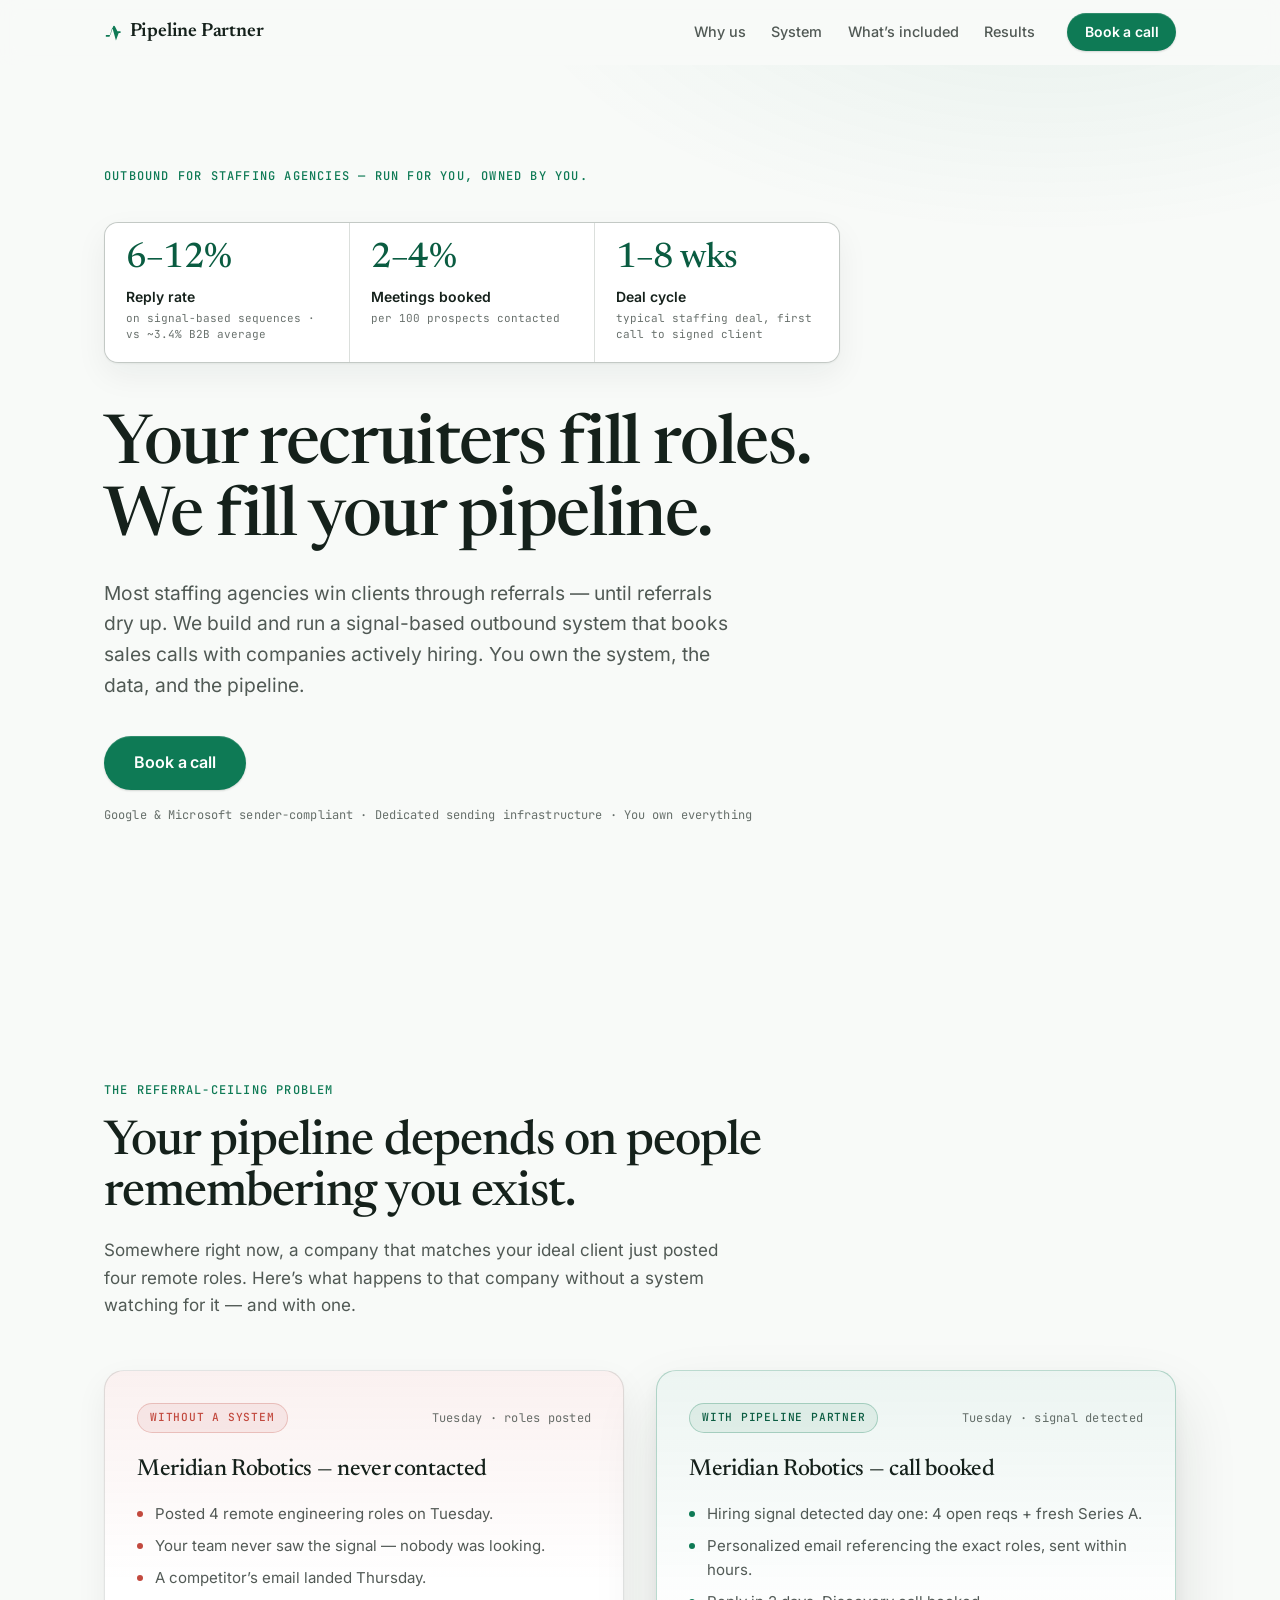
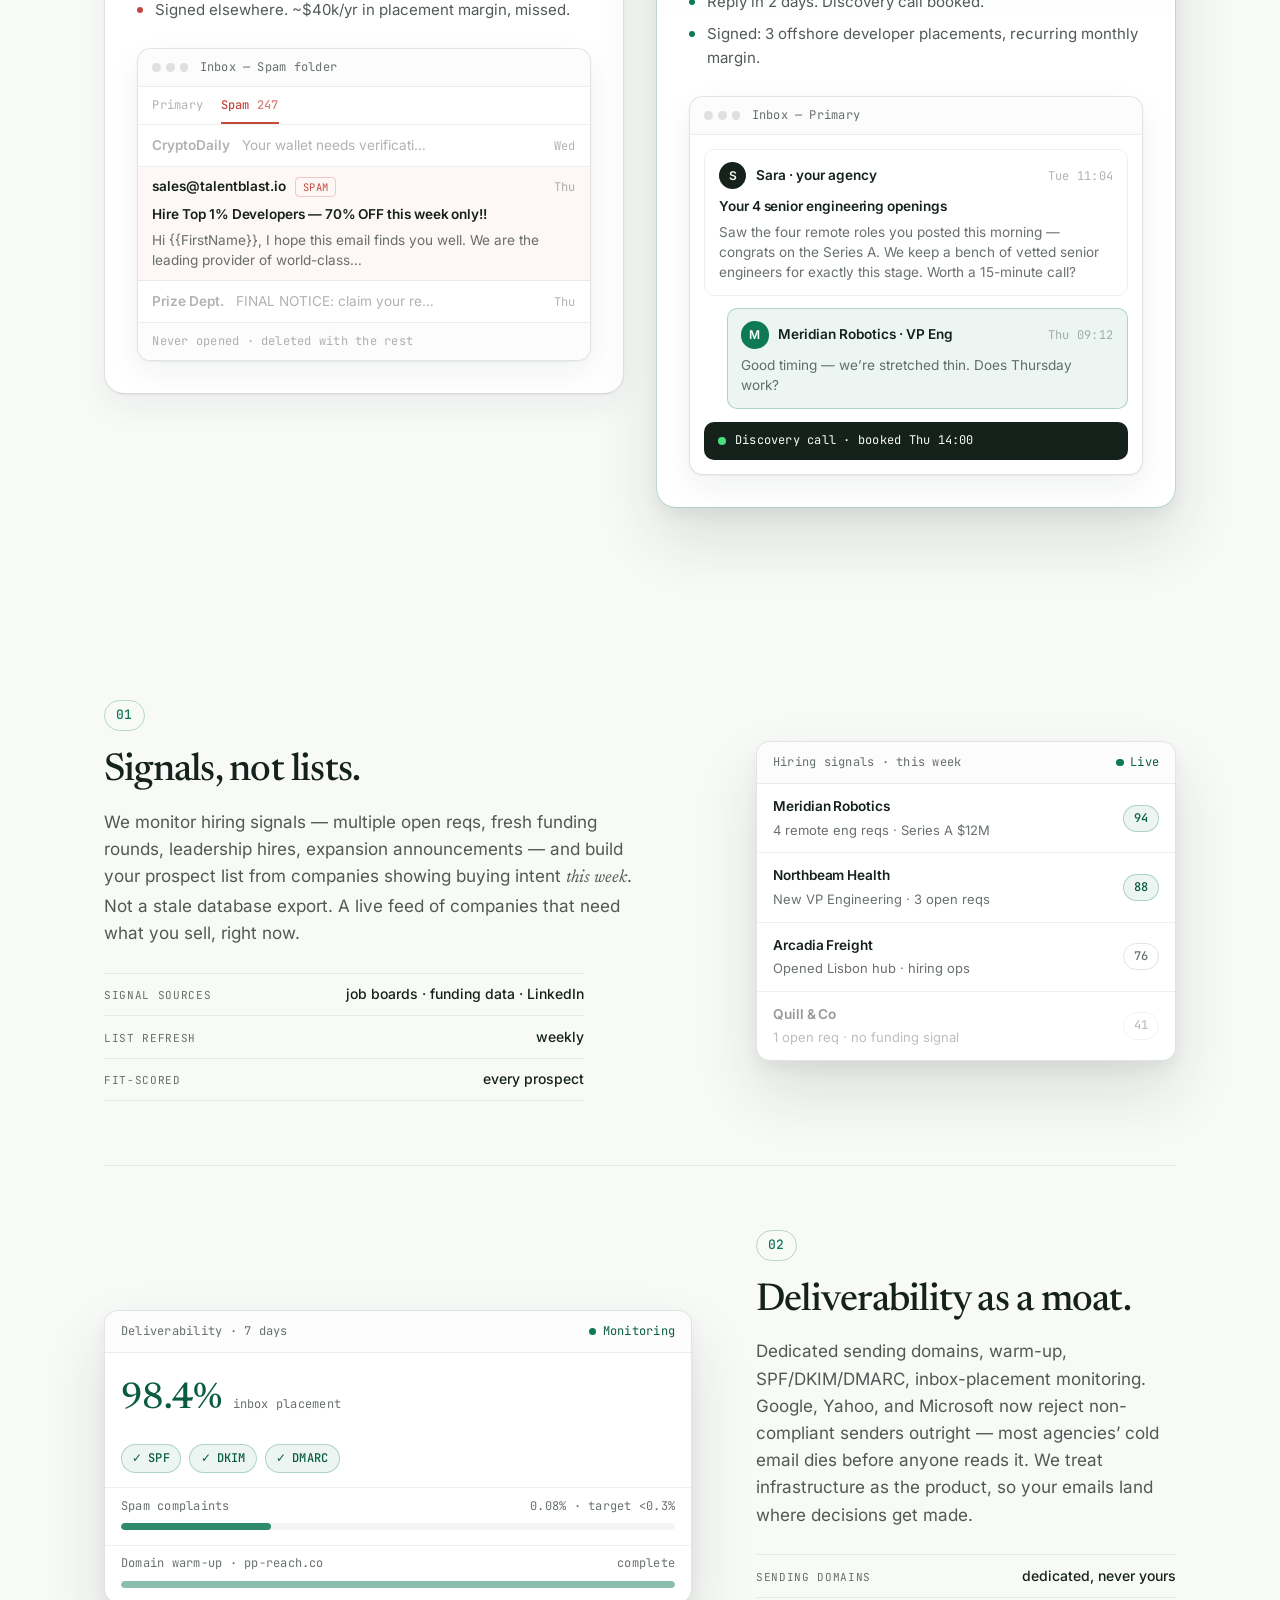
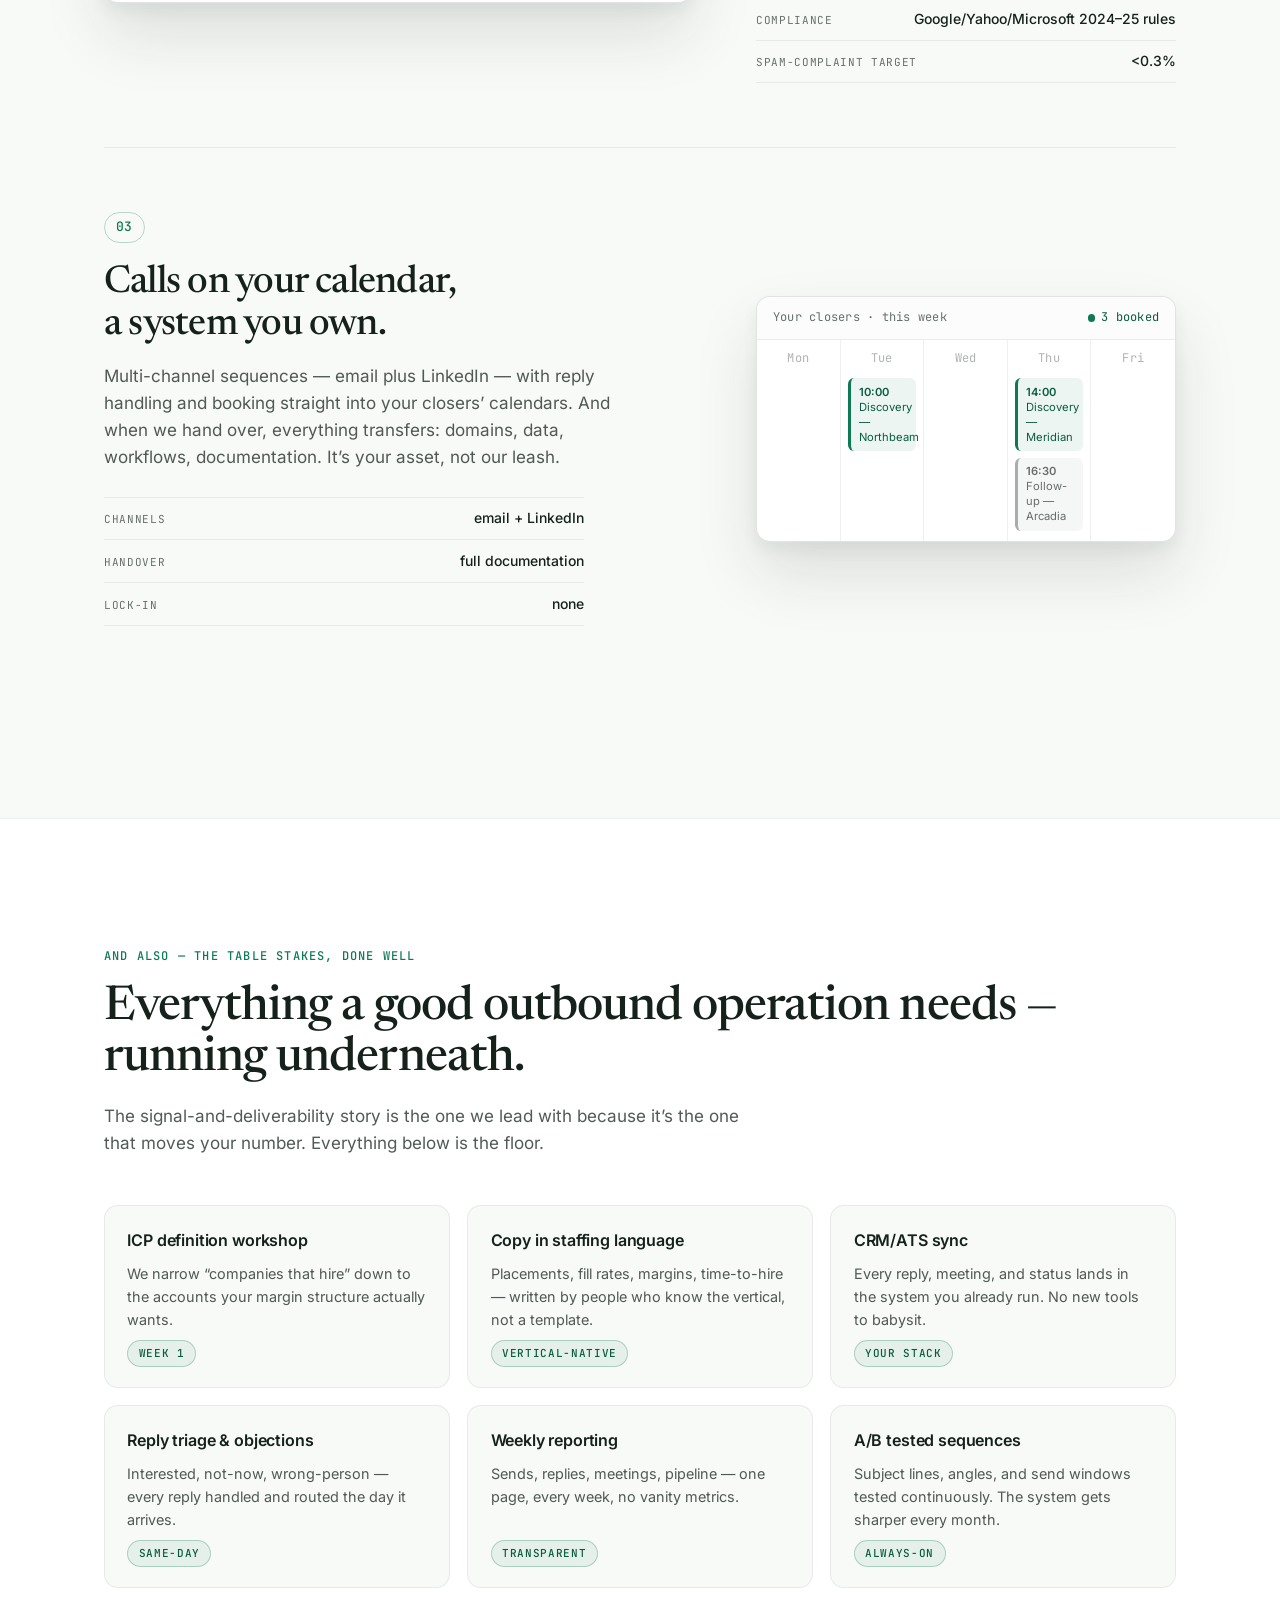
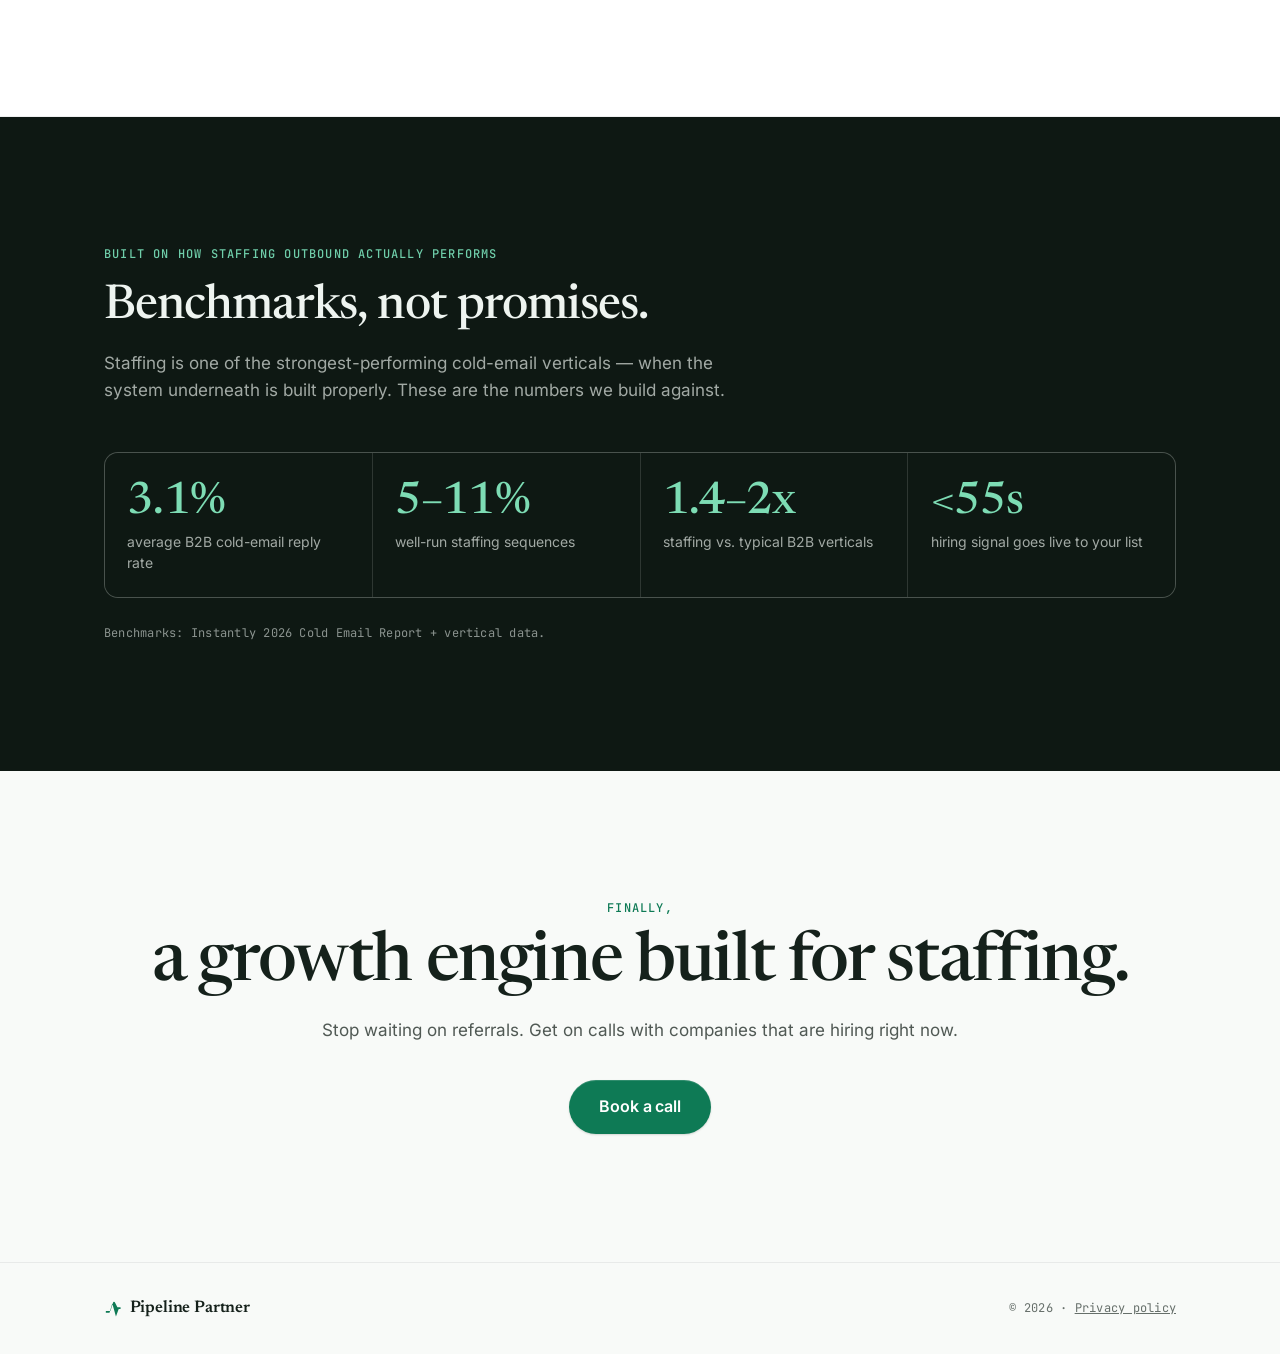
==== staffing/index.html @ e7ba7bfd "Add staffing landing page (Pipeline Partner) Single-page site for the client-acquisition offer targe" ====
<!DOCTYPE html>
<html lang="en">
<head>
  <meta charset="UTF-8">
  <meta name="viewport" content="width=device-width, initial-scale=1.0">
  <title>Pipeline Partner — Client-Acquisition Systems for Remote-Staffing Agencies</title>
  <meta name="description" content="We build and run a signal-based outbound system that books sales calls with companies actively hiring — for remote-talent and offshore staffing agencies. You own the system, the data, and the pipeline.">
  <meta property="og:title" content="Pipeline Partner — Outbound for Staffing Agencies">
  <meta property="og:description" content="A done-for-you outbound system that books qualified sales calls with companies actively hiring. Run for you, owned by you.">
  <meta property="og:type" content="website">
  <!-- Brand note: the working name "Pipeline Partner" appears in .wordmark elements,
       <title>, meta tags, and the footer. Search "Pipeline Partner" to rename. -->
  <link rel="icon" href="data:image/svg+xml,<svg xmlns='http://www.w3.org/2000/svg' viewBox='0 0 20 20' fill='%230e7a55'><path d='M2 15h4l3-10 4 14 3-8h2v-2h-3.4L11.8 3.6a1 1 0 0 0-1.9.1L7 13H2z'/></svg>">
  <link rel="preload" href="fonts/Newsreader-latin.woff2" as="font" type="font/woff2" crossorigin>
  <link rel="preload" href="fonts/Inter-latin.woff2" as="font" type="font/woff2" crossorigin>
  <link rel="stylesheet" href="css/style.css">
</head>
<body>

  <a class="skip-link" href="#main">Skip to content</a>

  <header class="nav" id="top">
    <div class="container nav-inner">
      <a href="#top" class="wordmark">
        <svg class="wordmark-mark" viewBox="0 0 20 20" aria-hidden="true"><path d="M2 15h4l3-10 4 14 3-8h2v-2h-3.4L11.8 3.6a1 1 0 0 0-1.9.1L7 13H2z"/></svg>
        Pipeline&nbsp;Partner
      </a>
      <nav class="nav-links" aria-label="Sections">
        <a href="#why">Why us</a>
        <a href="#system">System</a>
        <a href="#included">What&rsquo;s included</a>
        <a href="#results">Results</a>
      </nav>
      <a href="#book" class="btn btn-primary btn-sm">Book a call</a>
    </div>
  </header>

  <main id="main">

    <!-- ============ HERO ============ -->
    <section class="hero">
      <div class="container">
        <p class="kicker reveal">Outbound for staffing agencies — run for you, owned by you.</p>

        <div class="hero-stats reveal" role="list">
          <div class="hero-stat" role="listitem">
            <span class="hero-stat-num"><span data-count="6">0</span>–<span data-count="12">0</span>%</span>
            <span class="hero-stat-label">Reply rate</span>
            <span class="hero-stat-note">on signal-based sequences · vs ~3.4% B2B average</span>
          </div>
          <div class="hero-stat" role="listitem">
            <span class="hero-stat-num"><span data-count="2">0</span>–<span data-count="4">0</span>%</span>
            <span class="hero-stat-label">Meetings booked</span>
            <span class="hero-stat-note">per 100 prospects contacted</span>
          </div>
          <div class="hero-stat" role="listitem">
            <span class="hero-stat-num"><span data-count="1">0</span>–<span data-count="8">0</span>&nbsp;wks</span>
            <span class="hero-stat-label">Deal cycle</span>
            <span class="hero-stat-note">typical staffing deal, first call to signed client</span>
          </div>
        </div>

        <h1 class="display reveal">Your recruiters fill roles.<br>We fill your pipeline.</h1>

        <p class="lead reveal">
          Most staffing agencies win clients through referrals — until referrals dry up.
          We build and run a signal-based outbound system that books sales calls with
          companies actively hiring. You own the system, the data, and the pipeline.
        </p>

        <div class="hero-cta reveal">
          <a href="#book" class="btn btn-primary btn-lg">Book a call</a>
          <p class="trust-line">Google &amp; Microsoft sender-compliant · Dedicated sending infrastructure · You own everything</p>
        </div>
      </div>
    </section>

    <!-- ============ PROBLEM: BEFORE / AFTER ============ -->
    <section class="problem" id="why">
      <div class="container">
        <p class="kicker reveal">The referral-ceiling problem</p>
        <h2 class="display-2 reveal">Your pipeline depends on people<br class="br-wide"> remembering you exist.</h2>
        <p class="section-lead reveal">
          Somewhere right now, a company that matches your ideal client just posted four remote
          roles. Here&rsquo;s what happens to that company without a system watching for it — and with one.
        </p>

        <div class="compare">
          <!-- WITHOUT -->
          <article class="case case-without reveal">
            <div class="case-head">
              <span class="case-chip case-chip-red">Without a system</span>
              <span class="case-time mono">Tuesday · roles posted</span>
            </div>
            <h3 class="case-title">Meridian Robotics — never contacted</h3>
            <ul class="case-points">
              <li>Posted 4 remote engineering roles on Tuesday.</li>
              <li>Your team never saw the signal — nobody was looking.</li>
              <li>A competitor&rsquo;s email landed Thursday.</li>
              <li>Signed elsewhere. ~$40k/yr in placement margin, missed.</li>
            </ul>

            <!-- Inbox mockup: mass email dying in spam -->
            <div class="mail" role="img" aria-label="Email client mockup: a generic mass email sitting unread in the spam folder">
              <div class="mail-bar">
                <span class="mail-dots" aria-hidden="true"><i></i><i></i><i></i></span>
                <span class="mail-bar-title mono">Inbox — Spam folder</span>
              </div>
              <div class="mail-tabs mono" aria-hidden="true">
                <span>Primary</span>
                <span class="mail-tab-active">Spam <b>247</b></span>
              </div>
              <div class="mail-list">
                <div class="mail-row mail-row-dim" aria-hidden="true">
                  <span class="mail-from">CryptoDaily</span>
                  <span class="mail-subj">Your wallet needs verificati…</span>
                  <span class="mail-when mono">Wed</span>
                </div>
                <div class="mail-row mail-row-open">
                  <div class="mail-row-line">
                    <span class="mail-from">sales@talentblast.io</span>
                    <span class="mail-badge-spam mono">Spam</span>
                    <span class="mail-when mono">Thu</span>
                  </div>
                  <p class="mail-subj-strong">Hire Top 1% Developers — 70% OFF this week only!!</p>
                  <p class="mail-body">Hi {{FirstName}}, I hope this email finds you well. We are the leading provider of world-class…</p>
                </div>
                <div class="mail-row mail-row-dim" aria-hidden="true">
                  <span class="mail-from">Prize Dept.</span>
                  <span class="mail-subj">FINAL NOTICE: claim your re…</span>
                  <span class="mail-when mono">Thu</span>
                </div>
              </div>
              <div class="mail-foot mono">Never opened · deleted with the rest</div>
            </div>
          </article>

          <!-- WITH -->
          <article class="case case-with reveal">
            <div class="case-head">
              <span class="case-chip case-chip-green">With Pipeline Partner</span>
              <span class="case-time mono">Tuesday · signal detected</span>
            </div>
            <h3 class="case-title">Meridian Robotics — call booked</h3>
            <ul class="case-points">
              <li>Hiring signal detected day one: 4 open reqs + fresh Series A.</li>
              <li>Personalized email referencing the exact roles, sent within hours.</li>
              <li>Reply in 2 days. Discovery call booked.</li>
              <li>Signed: 3 offshore developer placements, recurring monthly margin.</li>
            </ul>

            <!-- Inbox mockup: personal email in primary, with a reply -->
            <div class="mail" role="img" aria-label="Email client mockup: a short personal email in the primary inbox with a positive reply">
              <div class="mail-bar">
                <span class="mail-dots" aria-hidden="true"><i></i><i></i><i></i></span>
                <span class="mail-bar-title mono">Inbox — Primary</span>
              </div>
              <div class="mail-thread">
                <div class="mail-msg">
                  <div class="mail-msg-head">
                    <span class="mail-avatar mail-avatar-you" aria-hidden="true">S</span>
                    <div class="mail-msg-meta">
                      <span class="mail-from">Sara · your agency</span>
                      <span class="mail-when mono">Tue 11:04</span>
                    </div>
                  </div>
                  <p class="mail-subj-strong">Your 4 senior engineering openings</p>
                  <p class="mail-body">Saw the four remote roles you posted this morning — congrats on the Series&nbsp;A. We keep a bench of vetted senior engineers for exactly this stage. Worth a 15-minute call?</p>
                </div>
                <div class="mail-msg mail-msg-reply">
                  <div class="mail-msg-head">
                    <span class="mail-avatar mail-avatar-them" aria-hidden="true">M</span>
                    <div class="mail-msg-meta">
                      <span class="mail-from">Meridian Robotics · VP Eng</span>
                      <span class="mail-when mono">Thu 09:12</span>
                    </div>
                  </div>
                  <p class="mail-body">Good timing — we&rsquo;re stretched thin. Does Thursday work?</p>
                </div>
                <div class="mail-booked">
                  <span class="mail-booked-dot" aria-hidden="true"></span>
                  <span class="mono">Discovery call · booked Thu 14:00</span>
                </div>
              </div>
            </div>
          </article>
        </div>
      </div>
    </section>

    <!-- ============ PILLARS 01 / 02 / 03 ============ -->
    <section class="pillars" id="system">
      <div class="container">

        <!-- 01 -->
        <article class="pillar reveal">
          <div class="pillar-copy">
            <span class="pillar-num mono" aria-hidden="true">01</span>
            <h2 class="pillar-title">Signals, not lists.</h2>
            <p class="pillar-text">
              We monitor hiring signals — multiple open reqs, fresh funding rounds, leadership
              hires, expansion announcements — and build your prospect list from companies
              showing buying intent <em>this week</em>. Not a stale database export. A live feed
              of companies that need what you sell, right now.
            </p>
            <dl class="spec">
              <div class="spec-row"><dt class="mono">Signal sources</dt><dd>job boards · funding data · LinkedIn</dd></div>
              <div class="spec-row"><dt class="mono">List refresh</dt><dd>weekly</dd></div>
              <div class="spec-row"><dt class="mono">Fit-scored</dt><dd>every prospect</dd></div>
            </dl>
          </div>
          <div class="pillar-visual">
            <!-- Signal feed mockup -->
            <div class="feed" role="img" aria-label="Mockup of a live hiring-signal feed with fit-scored companies">
              <div class="feed-head">
                <span class="mono">Hiring signals · this week</span>
                <span class="live-dot mono"><i aria-hidden="true"></i>Live</span>
              </div>
              <div class="feed-row">
                <div class="feed-main">
                  <span class="feed-co">Meridian Robotics</span>
                  <span class="feed-sig">4 remote eng reqs · Series A $12M</span>
                </div>
                <span class="feed-score mono feed-score-hot">94</span>
              </div>
              <div class="feed-row">
                <div class="feed-main">
                  <span class="feed-co">Northbeam Health</span>
                  <span class="feed-sig">New VP Engineering · 3 open reqs</span>
                </div>
                <span class="feed-score mono feed-score-hot">88</span>
              </div>
              <div class="feed-row">
                <div class="feed-main">
                  <span class="feed-co">Arcadia Freight</span>
                  <span class="feed-sig">Opened Lisbon hub · hiring ops</span>
                </div>
                <span class="feed-score mono">76</span>
              </div>
              <div class="feed-row feed-row-dim">
                <div class="feed-main">
                  <span class="feed-co">Quill &amp; Co</span>
                  <span class="feed-sig">1 open req · no funding signal</span>
                </div>
                <span class="feed-score mono">41</span>
              </div>
            </div>
          </div>
        </article>

        <!-- 02 -->
        <article class="pillar pillar-flip reveal">
          <div class="pillar-copy">
            <span class="pillar-num mono" aria-hidden="true">02</span>
            <h2 class="pillar-title">Deliverability as a moat.</h2>
            <p class="pillar-text">
              Dedicated sending domains, warm-up, SPF/DKIM/DMARC, inbox-placement monitoring.
              Google, Yahoo, and Microsoft now reject non-compliant senders outright — most
              agencies&rsquo; cold email dies before anyone reads it. We treat infrastructure
              as the product, so your emails land where decisions get made.
            </p>
            <dl class="spec">
              <div class="spec-row"><dt class="mono">Sending domains</dt><dd>dedicated, never yours</dd></div>
              <div class="spec-row"><dt class="mono">Compliance</dt><dd>Google/Yahoo/Microsoft 2024–25 rules</dd></div>
              <div class="spec-row"><dt class="mono">Spam-complaint target</dt><dd>&lt;0.3%</dd></div>
            </dl>
          </div>
          <div class="pillar-visual">
            <!-- Deliverability dashboard mockup -->
            <div class="dash" role="img" aria-label="Mockup of a deliverability dashboard showing inbox placement and authentication checks">
              <div class="feed-head">
                <span class="mono">Deliverability · 7 days</span>
                <span class="live-dot mono"><i aria-hidden="true"></i>Monitoring</span>
              </div>
              <div class="dash-big">
                <span class="dash-big-num">98.4%</span>
                <span class="dash-big-label mono">inbox placement</span>
              </div>
              <div class="dash-checks">
                <span class="dash-check mono"><i aria-hidden="true">✓</i>SPF</span>
                <span class="dash-check mono"><i aria-hidden="true">✓</i>DKIM</span>
                <span class="dash-check mono"><i aria-hidden="true">✓</i>DMARC</span>
              </div>
              <div class="dash-meter">
                <div class="dash-meter-head mono">
                  <span>Spam complaints</span>
                  <span>0.08% · target &lt;0.3%</span>
                </div>
                <div class="dash-bar" role="presentation"><span class="dash-bar-fill" style="width:27%"></span></div>
              </div>
              <div class="dash-meter">
                <div class="dash-meter-head mono">
                  <span>Domain warm-up · pp-reach.co</span>
                  <span>complete</span>
                </div>
                <div class="dash-bar" role="presentation"><span class="dash-bar-fill dash-bar-full" style="width:100%"></span></div>
              </div>
            </div>
          </div>
        </article>

        <!-- 03 -->
        <article class="pillar reveal">
          <div class="pillar-copy">
            <span class="pillar-num mono" aria-hidden="true">03</span>
            <h2 class="pillar-title">Calls on your calendar, a system you own.</h2>
            <p class="pillar-text">
              Multi-channel sequences — email plus LinkedIn — with reply handling and booking
              straight into your closers&rsquo; calendars. And when we hand over, everything
              transfers: domains, data, workflows, documentation. It&rsquo;s your asset,
              not our leash.
            </p>
            <dl class="spec">
              <div class="spec-row"><dt class="mono">Channels</dt><dd>email + LinkedIn</dd></div>
              <div class="spec-row"><dt class="mono">Handover</dt><dd>full documentation</dd></div>
              <div class="spec-row"><dt class="mono">Lock-in</dt><dd>none</dd></div>
            </dl>
          </div>
          <div class="pillar-visual">
            <!-- Calendar mockup -->
            <div class="cal" role="img" aria-label="Mockup of a weekly calendar with booked discovery calls">
              <div class="feed-head">
                <span class="mono">Your closers · this week</span>
                <span class="live-dot mono"><i aria-hidden="true"></i>3 booked</span>
              </div>
              <div class="cal-grid" aria-hidden="true">
                <div class="cal-day"><span class="cal-day-name mono">Mon</span></div>
                <div class="cal-day">
                  <span class="cal-day-name mono">Tue</span>
                  <span class="cal-event"><b>10:00</b> Discovery — Northbeam</span>
                </div>
                <div class="cal-day"><span class="cal-day-name mono">Wed</span></div>
                <div class="cal-day">
                  <span class="cal-day-name mono">Thu</span>
                  <span class="cal-event"><b>14:00</b> Discovery — Meridian</span>
                  <span class="cal-event cal-event-alt"><b>16:30</b> Follow-up — Arcadia</span>
                </div>
                <div class="cal-day"><span class="cal-day-name mono">Fri</span></div>
              </div>
            </div>
          </div>
        </article>

      </div>
    </section>

    <!-- ============ TABLE STAKES ============ -->
    <section class="stakes" id="included">
      <div class="container">
        <p class="kicker reveal">And also — the table stakes, done well</p>
        <h2 class="display-2 reveal">Everything a good outbound operation needs —<br class="br-wide"> running underneath.</h2>
        <p class="section-lead reveal">
          The signal-and-deliverability story is the one we lead with because it&rsquo;s the one
          that moves your number. Everything below is the floor.
        </p>
        <div class="stakes-grid">
          <div class="stake reveal">
            <h3>ICP definition workshop</h3>
            <p>We narrow &ldquo;companies that hire&rdquo; down to the accounts your margin structure actually wants.</p>
            <span class="tag mono">Week 1</span>
          </div>
          <div class="stake reveal">
            <h3>Copy in staffing language</h3>
            <p>Placements, fill rates, margins, time-to-hire — written by people who know the vertical, not a template.</p>
            <span class="tag mono">Vertical-native</span>
          </div>
          <div class="stake reveal">
            <h3>CRM/ATS sync</h3>
            <p>Every reply, meeting, and status lands in the system you already run. No new tools to babysit.</p>
            <span class="tag mono">Your stack</span>
          </div>
          <div class="stake reveal">
            <h3>Reply triage &amp; objections</h3>
            <p>Interested, not-now, wrong-person — every reply handled and routed the day it arrives.</p>
            <span class="tag mono">Same-day</span>
          </div>
          <div class="stake reveal">
            <h3>Weekly reporting</h3>
            <p>Sends, replies, meetings, pipeline — one page, every week, no vanity metrics.</p>
            <span class="tag mono">Transparent</span>
          </div>
          <div class="stake reveal">
            <h3>A/B tested sequences</h3>
            <p>Subject lines, angles, and send windows tested continuously. The system gets sharper every month.</p>
            <span class="tag mono">Always-on</span>
          </div>
        </div>
      </div>
    </section>

    <!-- ============ DATA / CREDIBILITY BAND ============ -->
    <section class="databand" id="results">
      <div class="container">
        <p class="kicker kicker-light reveal">Built on how staffing outbound actually performs</p>
        <h2 class="display-2 reveal">Benchmarks, not promises.</h2>
        <p class="section-lead section-lead-light reveal">
          Staffing is one of the strongest-performing cold-email verticals — when the
          system underneath is built properly. These are the numbers we build against.
        </p>
        <div class="databand-grid reveal" role="list">
          <div class="databand-stat" role="listitem">
            <span class="databand-num"><span data-count="3.4" data-decimals="1">0</span>%</span>
            <span class="databand-label">average B2B cold-email reply rate</span>
          </div>
          <div class="databand-stat" role="listitem">
            <span class="databand-num"><span data-count="6">0</span>–<span data-count="12">0</span>%</span>
            <span class="databand-label">well-run staffing sequences</span>
          </div>
          <div class="databand-stat" role="listitem">
            <span class="databand-num"><span data-count="1.5" data-decimals="1">0</span>–<span data-count="2">0</span>x</span>
            <span class="databand-label">staffing vs. typical B2B verticals</span>
          </div>
          <div class="databand-stat" role="listitem">
            <span class="databand-num">&lt;<span data-count="60">0</span>s</span>
            <span class="databand-label">hiring signal goes live to your list</span>
          </div>
        </div>
        <p class="databand-fineprint mono reveal">Benchmarks: Instantly 2026 Cold Email Report + vertical data.</p>
      </div>
    </section>

    <!--
    ============ TESTIMONIALS (commented out until real results exist) ============
    <section class="quotes">
      <div class="container">
        <p class="kicker">What agency owners say</p>
        <div class="quotes-grid">
          <blockquote class="quote">
            <p>"…"</p>
            <footer><cite>Name — Agency, Role</cite></footer>
          </blockquote>
        </div>
      </div>
    </section>
    -->

    <!-- ============ FINAL CTA ============ -->
    <section class="final" id="book">
      <div class="container">
        <p class="kicker reveal">Finally,</p>
        <h2 class="display reveal">a growth engine built for staffing.</h2>
        <p class="section-lead reveal">
          Stop waiting on referrals. Get on calls with companies that are hiring right now.
        </p>
        <div class="final-cta reveal">
          <!-- #book placeholder — swap for a Calendly/Cal.com embed or link later -->
          <a href="#book" class="btn btn-primary btn-lg">Book a call</a>
        </div>
      </div>
    </section>

  </main>

  <footer class="footer">
    <div class="container footer-inner">
      <span class="wordmark wordmark-sm">
        <svg class="wordmark-mark" viewBox="0 0 20 20" aria-hidden="true"><path d="M2 15h4l3-10 4 14 3-8h2v-2h-3.4L11.8 3.6a1 1 0 0 0-1.9.1L7 13H2z"/></svg>
        Pipeline&nbsp;Partner
      </span>
      <span class="footer-meta mono">© 2026 · <a href="#">Privacy policy</a></span>
    </div>
  </footer>

  <script src="js/main.js" defer></script>
</body>
</html>
---- staffing/css/style.css ----
/* ==========================================================================
   Pipeline Partner — landing page
   Design tokens first; everything derives from them.
   ========================================================================== */

/* ---- self-hosted fonts (variable, latin subset) ---- */
@font-face {
  font-family: "Newsreader";
  font-style: normal;
  font-weight: 400 600;
  font-display: swap;
  src: url("../fonts/Newsreader-latin.woff2") format("woff2");
}
@font-face {
  font-family: "Newsreader";
  font-style: italic;
  font-weight: 400 600;
  font-display: swap;
  src: url("../fonts/Newsreader-italic-latin.woff2") format("woff2");
}
@font-face {
  font-family: "Inter";
  font-style: normal;
  font-weight: 400 600;
  font-display: swap;
  src: url("../fonts/Inter-latin.woff2") format("woff2");
}
@font-face {
  font-family: "JetBrains Mono";
  font-style: normal;
  font-weight: 400 500;
  font-display: swap;
  src: url("../fonts/JetBrainsMono-latin.woff2") format("woff2");
}

:root {
  /* color */
  --paper: #f8faf8;
  --paper-raised: #ffffff;
  --ink: #15211b;
  --ink-soft: rgba(21, 33, 27, 0.74);
  --ink-subtle: rgba(21, 33, 27, 0.64);
  --ink-faint: rgba(21, 33, 27, 0.34);
  --border-subtle: rgba(21, 33, 27, 0.12);
  --border-faint: rgba(21, 33, 27, 0.07);
  --accent: #0e7a55;
  --accent-deep: #0a5c41;
  --accent-tint: rgba(14, 122, 85, 0.08);
  --accent-border: rgba(14, 122, 85, 0.28);
  --red: #c2493e;
  --red-tint: rgba(194, 73, 62, 0.08);
  --red-border: rgba(194, 73, 62, 0.26);
  --amber: #9a7514;
  --dark: #0e1813;
  --dark-ink: #eef4f0;
  --dark-ink-soft: rgba(238, 244, 240, 0.66);
  --dark-border: rgba(238, 244, 240, 0.14);

  /* type */
  --font-display: "Newsreader", Georgia, serif;
  --font-sans: "Inter", system-ui, -apple-system, sans-serif;
  --font-mono: "JetBrains Mono", ui-monospace, SFMono-Regular, Consolas, monospace;

  /* shape */
  --r-pill: 999px;
  --r-sm: 8px;
  --r-card: 14px;
  --r-lg: 20px;

  /* elevation (ink-tinted, soft) */
  --shadow-card: 0 1px 2px rgba(21, 33, 27, 0.05), 0 12px 32px rgba(21, 33, 27, 0.06);
  --shadow-float: 0 8px 16px rgba(21, 33, 27, 0.05), 0 32px 64px rgba(21, 33, 27, 0.12);

  /* rhythm */
  --section-pad: clamp(4.5rem, 10vw, 8rem);
  --container: 72rem;
}

/* ---- reset-ish ---- */
*, *::before, *::after { box-sizing: border-box; }
body {
  margin: 0;
  background: var(--paper);
  color: var(--ink);
  font-family: var(--font-sans);
  font-size: 1.0625rem;
  line-height: 1.6;
  -webkit-font-smoothing: antialiased;
  text-rendering: optimizeLegibility;
}
h1, h2, h3, h4, p, ul, dl, dd, figure, blockquote { margin: 0; }
ul { padding: 0; list-style: none; }
img, svg { display: block; max-width: 100%; }
a { color: inherit; }
html { scroll-behavior: smooth; scroll-padding-top: 5rem; }

:focus-visible {
  outline: 2px solid var(--accent);
  outline-offset: 3px;
  border-radius: 2px;
}

.container {
  max-width: var(--container);
  margin-inline: auto;
  padding-inline: clamp(1.25rem, 4vw, 2.5rem);
}

.mono {
  font-family: var(--font-mono);
  font-size: 0.75rem;
  letter-spacing: 0.02em;
}

.skip-link {
  position: absolute;
  left: 1rem; top: -3rem;
  z-index: 100;
  background: var(--ink); color: var(--paper);
  padding: 0.5rem 1rem;
  border-radius: var(--r-sm);
  text-decoration: none;
  transition: top 0.15s ease;
}
.skip-link:focus { top: 1rem; }

/* ---- buttons ---- */
.btn {
  display: inline-flex;
  align-items: center;
  justify-content: center;
  font-weight: 600;
  font-size: 0.9375rem;
  letter-spacing: -0.01em;
  text-decoration: none;
  border-radius: var(--r-pill);
  padding: 0.7rem 1.4rem;
  transition: background-color 0.15s ease, transform 0.15s ease, box-shadow 0.15s ease;
}
.btn-primary {
  background: var(--accent);
  color: #fff;
  box-shadow: 0 1px 2px rgba(21, 33, 27, 0.16), inset 0 1px 0 rgba(255, 255, 255, 0.14);
}
.btn-primary:hover { background: var(--accent-deep); transform: translateY(-1px); }
.btn-sm { padding: 0.5rem 1.1rem; font-size: 0.875rem; }
.btn-lg { padding: 0.9rem 1.9rem; font-size: 1rem; }

/* ---- nav ---- */
.nav {
  position: sticky;
  top: 0;
  z-index: 50;
  background: color-mix(in srgb, var(--paper) 86%, transparent);
  backdrop-filter: blur(10px);
  -webkit-backdrop-filter: blur(10px);
  border-bottom: 1px solid transparent;
  transition: border-color 0.2s ease;
}
.nav.scrolled { border-bottom-color: var(--border-faint); }
.nav-inner {
  display: flex;
  align-items: center;
  gap: 2rem;
  height: 4rem;
}
.wordmark {
  display: inline-flex;
  align-items: center;
  gap: 0.45rem;
  font-family: var(--font-display);
  font-weight: 600;
  font-size: 1.2rem;
  letter-spacing: -0.01em;
  text-decoration: none;
}
.wordmark-mark { width: 1.15rem; height: 1.15rem; fill: var(--accent); }
.nav-links {
  display: flex;
  gap: 1.6rem;
  margin-left: auto;
}
.nav-links a {
  font-size: 0.9rem;
  font-weight: 500;
  color: var(--ink-soft);
  text-decoration: none;
  transition: color 0.15s ease;
}
.nav-links a:hover { color: var(--ink); }

/* ---- shared section type ---- */
.kicker {
  font-family: var(--font-mono);
  font-size: 0.75rem;
  font-weight: 500;
  text-transform: uppercase;
  letter-spacing: 0.1em;
  color: var(--accent);
  margin-bottom: 1.1rem;
}
.kicker-light { color: #6fceaa; }
.display, .display-2 {
  font-family: var(--font-display);
  font-weight: 500;
  letter-spacing: -0.02em;
  line-height: 1.06;
  text-wrap: balance;
}
.display { font-size: clamp(2.5rem, 6.4vw, 4.25rem); }
.display-2 { font-size: clamp(1.9rem, 4.4vw, 3rem); }
.lead, .section-lead {
  color: var(--ink-soft);
  max-width: 40rem;
  text-wrap: pretty;
}
.lead { font-size: clamp(1.05rem, 1.6vw, 1.2rem); }
.section-lead { font-size: 1.0625rem; margin-top: 1.1rem; }
.section-lead-light { color: var(--dark-ink-soft); }

/* ---- reveal on scroll ---- */
.reveal {
  opacity: 0;
  transform: translateY(16px);
  transition: opacity 0.6s ease, transform 0.6s ease;
}
.reveal.in { opacity: 1; transform: none; }

/* ==========================================================================
   Hero
   ========================================================================== */
.hero {
  padding-block: clamp(3.5rem, 8vw, 6.5rem) var(--section-pad);
  background:
    radial-gradient(56rem 30rem at 82% -8rem, var(--accent-tint), transparent 62%),
    var(--paper);
}
.hero .kicker { margin-bottom: 2.2rem; }
.hero-stats {
  display: grid;
  grid-template-columns: repeat(3, minmax(0, 1fr));
  gap: 1px;
  background: var(--border-subtle);
  border: 1px solid var(--border-subtle);
  border-radius: var(--r-card);
  overflow: hidden;
  max-width: 46rem;
  margin-bottom: 3rem;
  box-shadow: var(--shadow-card);
}
.hero-stat {
  background: var(--paper-raised);
  padding: 1.1rem 1.3rem 1.2rem;
  display: flex;
  flex-direction: column;
  gap: 0.15rem;
}
.hero-stat-num {
  font-family: var(--font-display);
  font-size: clamp(1.7rem, 3vw, 2.2rem);
  font-weight: 500;
  letter-spacing: -0.02em;
  line-height: 1.1;
  font-variant-numeric: tabular-nums;
  color: var(--accent-deep);
}
.hero-stat-label {
  font-weight: 600;
  font-size: 0.875rem;
  margin-top: 0.3rem;
}
.hero-stat-note {
  font-family: var(--font-mono);
  font-size: 0.6875rem;
  color: var(--ink-subtle);
  line-height: 1.45;
}
.hero h1 { margin-bottom: 1.4rem; }
.hero-cta {
  margin-top: 2.2rem;
  display: flex;
  flex-direction: column;
  align-items: flex-start;
  gap: 1rem;
}
.trust-line {
  font-family: var(--font-mono);
  font-size: 0.75rem;
  color: var(--ink-subtle);
  letter-spacing: 0.01em;
}

/* ==========================================================================
   Problem — before/after comparison (signature section)
   ========================================================================== */
.problem { padding-block: var(--section-pad); }
.compare {
  display: grid;
  grid-template-columns: repeat(2, minmax(0, 1fr));
  gap: clamp(1.25rem, 3vw, 2rem);
  margin-top: 3.2rem;
  align-items: start;
}
.case {
  border-radius: var(--r-lg);
  border: 1px solid var(--border-subtle);
  background: var(--paper-raised);
  padding: clamp(1.4rem, 2.6vw, 2rem);
  box-shadow: var(--shadow-card);
}
.case-without { background: linear-gradient(180deg, var(--red-tint), transparent 34%), var(--paper-raised); }
.case-with {
  background: linear-gradient(180deg, var(--accent-tint), transparent 34%), var(--paper-raised);
  border-color: var(--accent-border);
  box-shadow: var(--shadow-float);
}
.case-head {
  display: flex;
  align-items: center;
  justify-content: space-between;
  gap: 0.8rem;
  flex-wrap: wrap;
  margin-bottom: 1.1rem;
}
.case-chip {
  font-family: var(--font-mono);
  font-size: 0.7rem;
  font-weight: 500;
  text-transform: uppercase;
  letter-spacing: 0.07em;
  padding: 0.32rem 0.75rem;
  border-radius: var(--r-pill);
  border: 1px solid;
}
.case-chip-red { color: var(--red); border-color: var(--red-border); background: var(--red-tint); }
.case-chip-green { color: var(--accent-deep); border-color: var(--accent-border); background: var(--accent-tint); }
.case-time { color: var(--ink-subtle); }
.case-title {
  font-family: var(--font-display);
  font-size: 1.45rem;
  font-weight: 500;
  letter-spacing: -0.015em;
  margin-bottom: 0.9rem;
}
.case-points { display: grid; gap: 0.5rem; margin-bottom: 1.6rem; }
.case-points li {
  position: relative;
  padding-left: 1.15rem;
  font-size: 0.9375rem;
  color: var(--ink-soft);
}
.case-points li::before {
  content: "";
  position: absolute;
  left: 0; top: 0.58em;
  width: 0.38rem; height: 0.38rem;
  border-radius: 50%;
  background: var(--red);
}
.case-with .case-points li::before { background: var(--accent); }

/* --- mail mockup --- */
.mail {
  border: 1px solid var(--border-subtle);
  border-radius: var(--r-card);
  background: var(--paper-raised);
  overflow: hidden;
  box-shadow: var(--shadow-card);
  font-size: 0.85rem;
}
.mail-bar {
  display: flex;
  align-items: center;
  gap: 0.7rem;
  padding: 0.55rem 0.9rem;
  border-bottom: 1px solid var(--border-faint);
  background: color-mix(in srgb, var(--paper) 60%, var(--paper-raised));
}
.mail-dots { display: inline-flex; gap: 0.3rem; }
.mail-dots i {
  width: 0.55rem; height: 0.55rem;
  border-radius: 50%;
  background: var(--border-subtle);
}
.mail-bar-title { color: var(--ink-subtle); }
.mail-tabs {
  display: flex;
  gap: 1.1rem;
  padding: 0.55rem 0.9rem 0;
  color: var(--ink-faint);
  border-bottom: 1px solid var(--border-faint);
}
.mail-tabs span { padding-bottom: 0.45rem; }
.mail-tab-active {
  color: var(--red);
  border-bottom: 2px solid var(--red);
  font-weight: 500;
}
.mail-tab-active b { font-weight: 500; opacity: 0.7; }
.mail-list { display: grid; }
.mail-row {
  display: flex;
  align-items: baseline;
  gap: 0.7rem;
  padding: 0.6rem 0.9rem;
  border-bottom: 1px solid var(--border-faint);
}
.mail-row:last-child { border-bottom: 0; }
.mail-row-dim { color: var(--ink-faint); }
.mail-row-dim .mail-subj {
  overflow: hidden;
  text-overflow: ellipsis;
  white-space: nowrap;
  flex: 1;
  min-width: 0;
}
.mail-from { font-weight: 600; white-space: nowrap; }
.mail-when { color: var(--ink-faint); margin-left: auto; }
.mail-row-open {
  display: block;
  background: color-mix(in srgb, var(--red-tint) 55%, transparent);
}
.mail-row-line { display: flex; align-items: center; gap: 0.55rem; }
.mail-badge-spam {
  color: var(--red);
  border: 1px solid var(--red-border);
  border-radius: 4px;
  padding: 0.05rem 0.4rem;
  font-size: 0.65rem;
  text-transform: uppercase;
  letter-spacing: 0.06em;
}
.mail-subj-strong { font-weight: 600; margin-top: 0.35rem; letter-spacing: -0.005em; }
.mail-body { color: var(--ink-subtle); margin-top: 0.25rem; line-height: 1.5; }
.mail-foot {
  padding: 0.55rem 0.9rem;
  color: var(--ink-faint);
  border-top: 1px solid var(--border-faint);
  background: color-mix(in srgb, var(--paper) 60%, var(--paper-raised));
}

/* thread variant (right panel) */
.mail-thread { padding: 0.9rem; display: grid; gap: 0.8rem; }
.mail-msg {
  border: 1px solid var(--border-faint);
  border-radius: 10px;
  padding: 0.75rem 0.85rem;
}
.mail-msg-reply {
  background: var(--accent-tint);
  border-color: var(--accent-border);
  margin-left: 1.4rem;
}
.mail-msg-head { display: flex; align-items: center; gap: 0.6rem; margin-bottom: 0.4rem; }
.mail-avatar {
  width: 1.7rem; height: 1.7rem;
  border-radius: 50%;
  display: inline-flex;
  align-items: center;
  justify-content: center;
  font-size: 0.75rem;
  font-weight: 600;
  flex-shrink: 0;
}
.mail-avatar-you { background: var(--ink); color: var(--paper); }
.mail-avatar-them { background: var(--accent); color: #fff; }
.mail-msg-meta { display: flex; align-items: baseline; gap: 0.6rem; flex: 1; min-width: 0; flex-wrap: wrap; }
.mail-booked {
  display: flex;
  align-items: center;
  gap: 0.55rem;
  padding: 0.6rem 0.85rem;
  border-radius: 10px;
  background: var(--ink);
  color: var(--paper);
}
.mail-booked .mono { color: inherit; }
.mail-booked-dot {
  width: 0.5rem; height: 0.5rem;
  border-radius: 50%;
  background: #4ade80;
  flex-shrink: 0;
}

/* ==========================================================================
   Pillars
   ========================================================================== */
.pillars { padding-block: 0 var(--section-pad); }
.pillar {
  display: grid;
  grid-template-columns: minmax(0, 7fr) minmax(0, 5fr);
  gap: clamp(2rem, 5vw, 4.5rem);
  align-items: center;
  padding-block: clamp(2.5rem, 5vw, 4rem);
  border-top: 1px solid var(--border-faint);
}
.pillar:first-child { border-top: 0; }
.pillar-flip .pillar-copy { order: 2; }
.pillar-flip .pillar-visual { order: 1; }
.pillar-num {
  display: inline-block;
  color: var(--accent);
  font-size: 0.8125rem;
  font-weight: 500;
  border: 1px solid var(--accent-border);
  border-radius: var(--r-pill);
  padding: 0.25rem 0.7rem;
  margin-bottom: 1.2rem;
}
.pillar-title {
  font-family: var(--font-display);
  font-size: clamp(1.7rem, 3.4vw, 2.4rem);
  font-weight: 500;
  letter-spacing: -0.02em;
  line-height: 1.1;
  margin-bottom: 1rem;
  text-wrap: balance;
}
.pillar-text { color: var(--ink-soft); max-width: 34rem; }
.pillar-text em { font-style: italic; font-family: var(--font-display); font-size: 1.05em; }
.spec {
  margin-top: 1.6rem;
  border-top: 1px solid var(--border-faint);
  max-width: 30rem;
}
.spec-row {
  display: flex;
  justify-content: space-between;
  align-items: baseline;
  gap: 1.5rem;
  padding-block: 0.6rem;
  border-bottom: 1px solid var(--border-faint);
}
.spec-row dt { color: var(--ink-subtle); text-transform: uppercase; letter-spacing: 0.06em; font-size: 0.6875rem; }
.spec-row dd { font-size: 0.875rem; font-weight: 500; text-align: right; }

/* --- shared visual card chrome --- */
.feed, .dash, .cal {
  border: 1px solid var(--border-subtle);
  border-radius: var(--r-card);
  background: var(--paper-raised);
  box-shadow: var(--shadow-float);
  overflow: hidden;
  font-size: 0.85rem;
}
.feed-head {
  display: flex;
  align-items: center;
  justify-content: space-between;
  gap: 0.8rem;
  padding: 0.7rem 1rem;
  border-bottom: 1px solid var(--border-faint);
  color: var(--ink-subtle);
  background: color-mix(in srgb, var(--paper) 60%, var(--paper-raised));
}
.live-dot { display: inline-flex; align-items: center; gap: 0.4rem; color: var(--accent-deep); }
.live-dot i {
  width: 0.45rem; height: 0.45rem;
  border-radius: 50%;
  background: var(--accent);
  animation: pulse 2s ease-in-out infinite;
}
@keyframes pulse { 50% { opacity: 0.35; } }

/* signal feed */
.feed-row {
  display: flex;
  align-items: center;
  gap: 0.9rem;
  padding: 0.75rem 1rem;
  border-bottom: 1px solid var(--border-faint);
}
.feed-row:last-child { border-bottom: 0; }
.feed-row-dim { opacity: 0.45; }
.feed-main { display: grid; gap: 0.1rem; min-width: 0; }
.feed-co { font-weight: 600; letter-spacing: -0.005em; }
.feed-sig { color: var(--ink-subtle); font-size: 0.8125rem; }
.feed-score {
  margin-left: auto;
  flex-shrink: 0;
  border: 1px solid var(--border-subtle);
  border-radius: var(--r-pill);
  padding: 0.2rem 0.6rem;
  font-weight: 500;
  color: var(--ink-subtle);
}
.feed-score-hot {
  color: var(--accent-deep);
  border-color: var(--accent-border);
  background: var(--accent-tint);
}

/* deliverability dash */
.dash-big { padding: 1.1rem 1rem 0.4rem; display: flex; align-items: baseline; gap: 0.7rem; }
.dash-big-num {
  font-family: var(--font-display);
  font-size: 2.3rem;
  font-weight: 500;
  letter-spacing: -0.02em;
  color: var(--accent-deep);
  font-variant-numeric: tabular-nums;
}
.dash-big-label { color: var(--ink-subtle); }
.dash-checks { display: flex; gap: 0.5rem; padding: 0.5rem 1rem 0.9rem; }
.dash-check {
  display: inline-flex;
  align-items: center;
  gap: 0.35rem;
  border: 1px solid var(--accent-border);
  background: var(--accent-tint);
  color: var(--accent-deep);
  border-radius: var(--r-pill);
  padding: 0.22rem 0.65rem;
  font-weight: 500;
}
.dash-check i { font-style: normal; }
.dash-meter { padding: 0.55rem 1rem 0.9rem; border-top: 1px solid var(--border-faint); }
.dash-meter-head {
  display: flex;
  justify-content: space-between;
  gap: 1rem;
  color: var(--ink-subtle);
  margin-bottom: 0.45rem;
}
.dash-bar {
  height: 0.45rem;
  border-radius: var(--r-pill);
  background: color-mix(in srgb, var(--border-faint) 60%, transparent);
  overflow: hidden;
}
.dash-bar-fill {
  display: block;
  height: 100%;
  border-radius: inherit;
  background: var(--accent);
  opacity: 0.85;
}
.dash-bar-full { opacity: 0.45; }

/* calendar */
.cal-grid {
  display: grid;
  grid-template-columns: repeat(5, minmax(0, 1fr));
  min-height: 11.5rem;
}
.cal-day {
  border-right: 1px solid var(--border-faint);
  padding: 0.6rem 0.45rem;
  display: flex;
  flex-direction: column;
  gap: 0.4rem;
}
.cal-day:last-child { border-right: 0; }
.cal-day-name { color: var(--ink-faint); text-align: center; margin-bottom: 0.2rem; }
.cal-event {
  background: var(--accent-tint);
  border-left: 3px solid var(--accent);
  border-radius: 6px;
  padding: 0.4rem 0.5rem;
  font-size: 0.7rem;
  line-height: 1.35;
  color: var(--accent-deep);
}
.cal-event b { display: block; font-weight: 600; }
.cal-event-alt {
  background: color-mix(in srgb, var(--border-faint) 55%, transparent);
  border-left-color: var(--ink-faint);
  color: var(--ink-subtle);
}

/* ==========================================================================
   Table stakes
   ========================================================================== */
.stakes { padding-block: var(--section-pad); background: var(--paper-raised); border-block: 1px solid var(--border-faint); }
.stakes-grid {
  display: grid;
  grid-template-columns: repeat(3, minmax(0, 1fr));
  gap: 1.1rem;
  margin-top: 3rem;
}
.stake {
  border: 1px solid var(--border-faint);
  border-radius: var(--r-card);
  background: var(--paper);
  padding: 1.35rem 1.4rem 1.25rem;
  display: flex;
  flex-direction: column;
  gap: 0.55rem;
  transition: border-color 0.2s ease, box-shadow 0.2s ease;
}
.stake:hover { border-color: var(--border-subtle); box-shadow: var(--shadow-card); }
.stake h3 { font-size: 1rem; font-weight: 600; letter-spacing: -0.01em; }
.stake p { font-size: 0.9rem; color: var(--ink-soft); flex: 1; }
.tag {
  align-self: flex-start;
  color: var(--accent-deep);
  background: var(--accent-tint);
  border: 1px solid var(--accent-border);
  border-radius: var(--r-pill);
  padding: 0.22rem 0.65rem;
  font-size: 0.6875rem;
  text-transform: uppercase;
  letter-spacing: 0.06em;
  font-weight: 500;
}

/* ==========================================================================
   Data / credibility band
   ========================================================================== */
.databand {
  padding-block: var(--section-pad);
  background: var(--dark);
  color: var(--dark-ink);
}
.databand-grid {
  display: grid;
  grid-template-columns: repeat(4, minmax(0, 1fr));
  gap: 1px;
  background: var(--dark-border);
  border: 1px solid var(--dark-border);
  border-radius: var(--r-card);
  overflow: hidden;
  margin-top: 3rem;
}
.databand-stat {
  background: var(--dark);
  padding: 1.6rem 1.4rem 1.5rem;
  display: flex;
  flex-direction: column;
  gap: 0.4rem;
}
.databand-num {
  font-family: var(--font-display);
  font-size: clamp(2rem, 3.6vw, 2.8rem);
  font-weight: 500;
  letter-spacing: -0.02em;
  line-height: 1.05;
  font-variant-numeric: tabular-nums;
  color: #7ddcb4;
}
.databand-label {
  font-size: 0.875rem;
  color: var(--dark-ink-soft);
  line-height: 1.45;
}
.databand-fineprint {
  margin-top: 1.6rem;
  color: rgba(238, 244, 240, 0.56);
}

/* ==========================================================================
   Final CTA + footer
   ========================================================================== */
.final { padding-block: var(--section-pad); text-align: center; }
.final .kicker { margin-bottom: 0.6rem; }
.final .section-lead { margin-inline: auto; }
.final-cta { margin-top: 2.2rem; display: flex; justify-content: center; }

.footer { border-top: 1px solid var(--border-faint); padding-block: 2rem; }
.footer-inner {
  display: flex;
  align-items: center;
  justify-content: space-between;
  gap: 1rem;
  flex-wrap: wrap;
}
.wordmark-sm { font-size: 1.05rem; }
.footer-meta { color: var(--ink-subtle); }
.footer-meta a { color: inherit; }

/* ==========================================================================
   Responsive
   ========================================================================== */
@media (max-width: 60em) {
  .compare { grid-template-columns: 1fr; }
  .pillar { grid-template-columns: 1fr; gap: 2rem; align-items: start; }
  .pillar-flip .pillar-copy { order: 1; }
  .pillar-flip .pillar-visual { order: 2; }
  .pillar-visual { max-width: 30rem; }
  .stakes-grid { grid-template-columns: repeat(2, minmax(0, 1fr)); }
  .databand-grid { grid-template-columns: repeat(2, minmax(0, 1fr)); }
  .br-wide { display: none; }
}
@media (max-width: 44em) {
  .nav-links { display: none; }
  .hero-stats { grid-template-columns: 1fr; max-width: 24rem; }
  .stakes-grid { grid-template-columns: 1fr; }
  .databand-grid { grid-template-columns: 1fr; }
  .mail-msg-reply { margin-left: 0.7rem; }
}

/* ==========================================================================
   Reduced motion
   ========================================================================== */
@media (prefers-reduced-motion: reduce) {
  html { scroll-behavior: auto; }
  .reveal { opacity: 1; transform: none; transition: none; }
  .live-dot i { animation: none; }
  .btn { transition: none; }
  .btn-primary:hover { transform: none; }
}
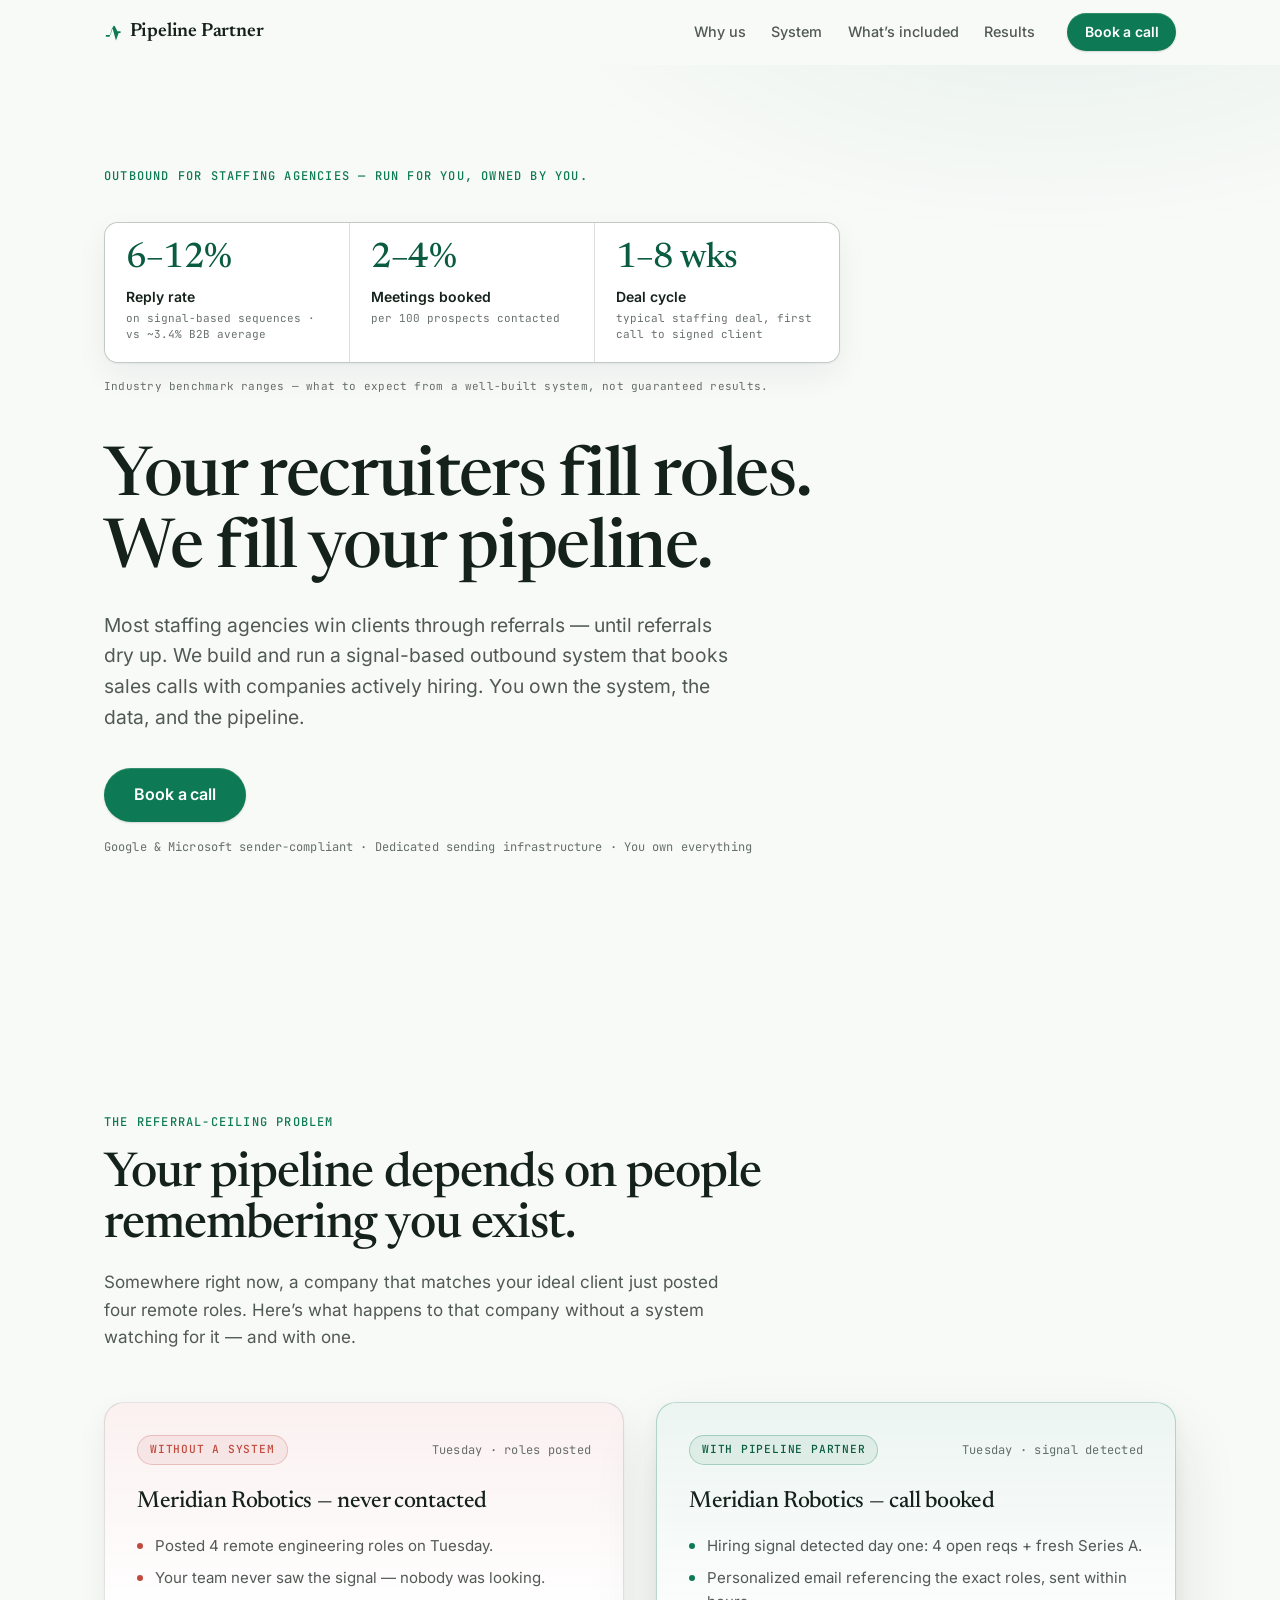
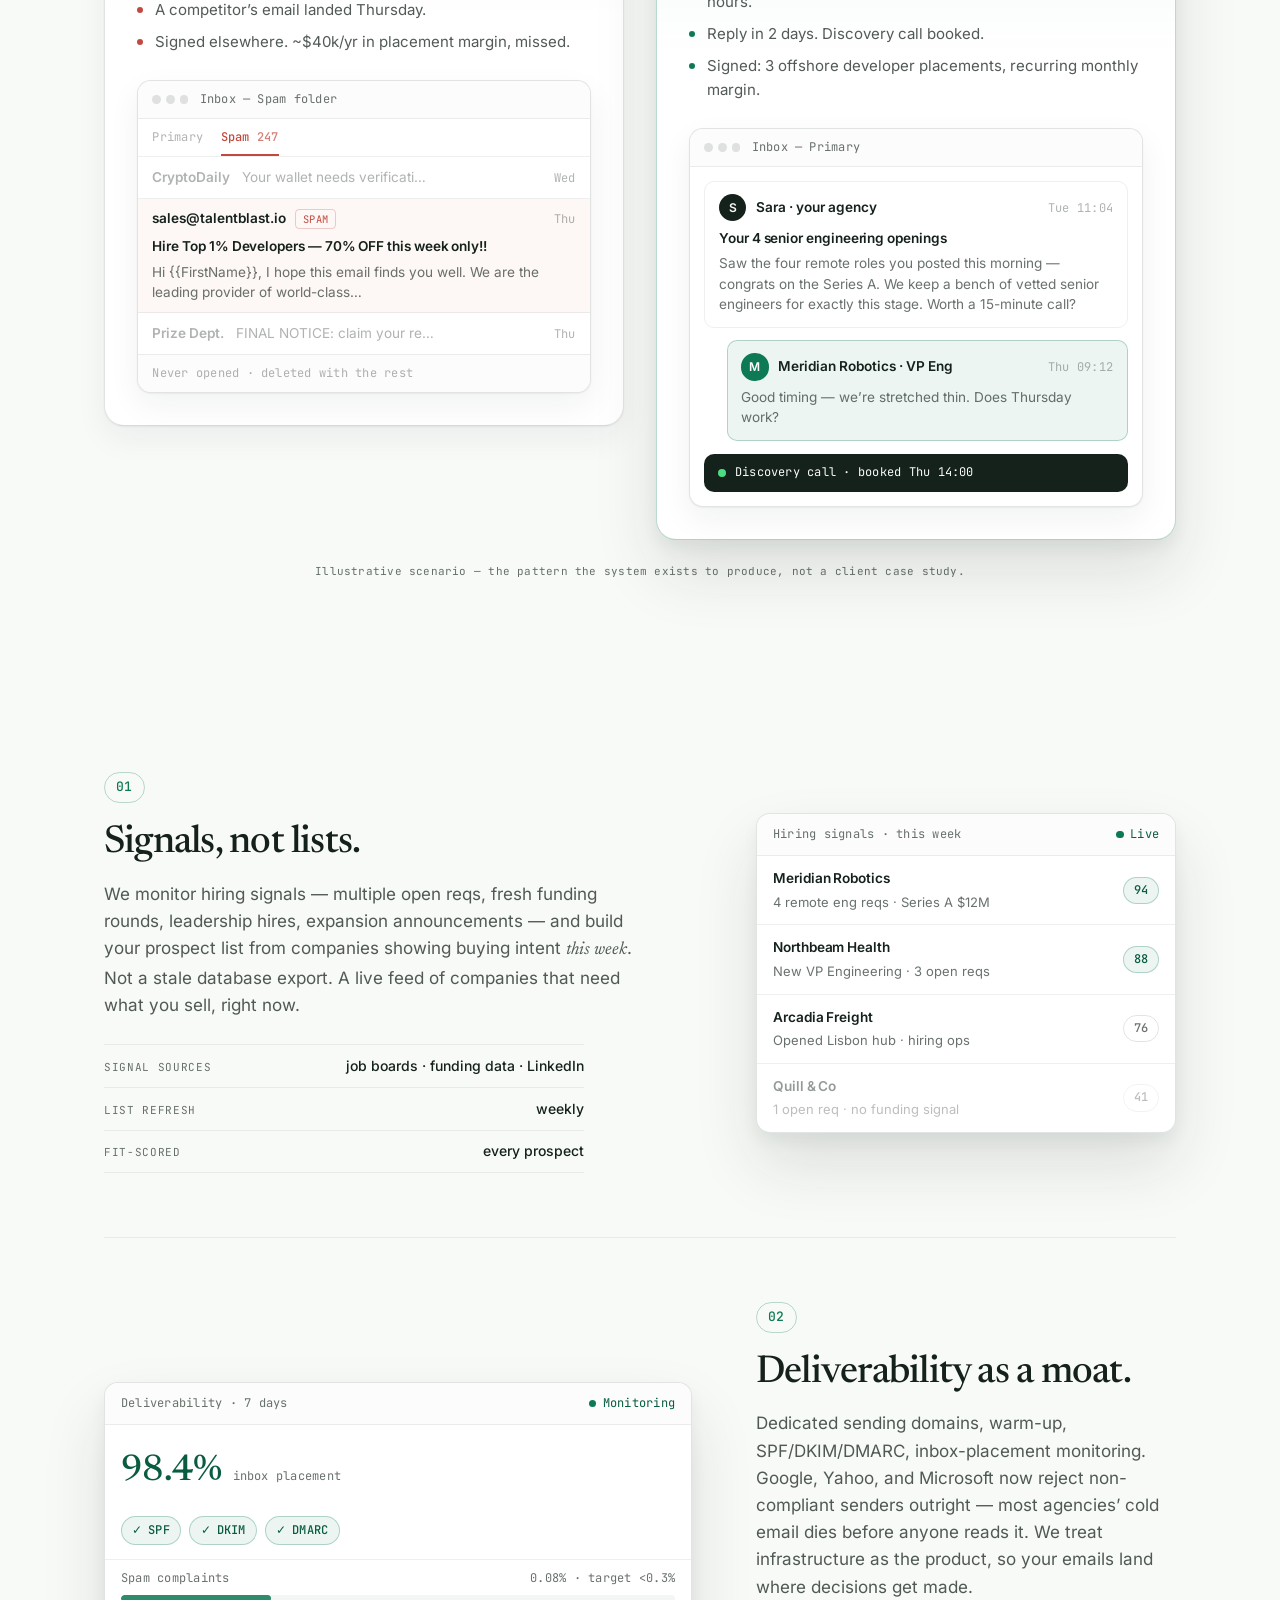
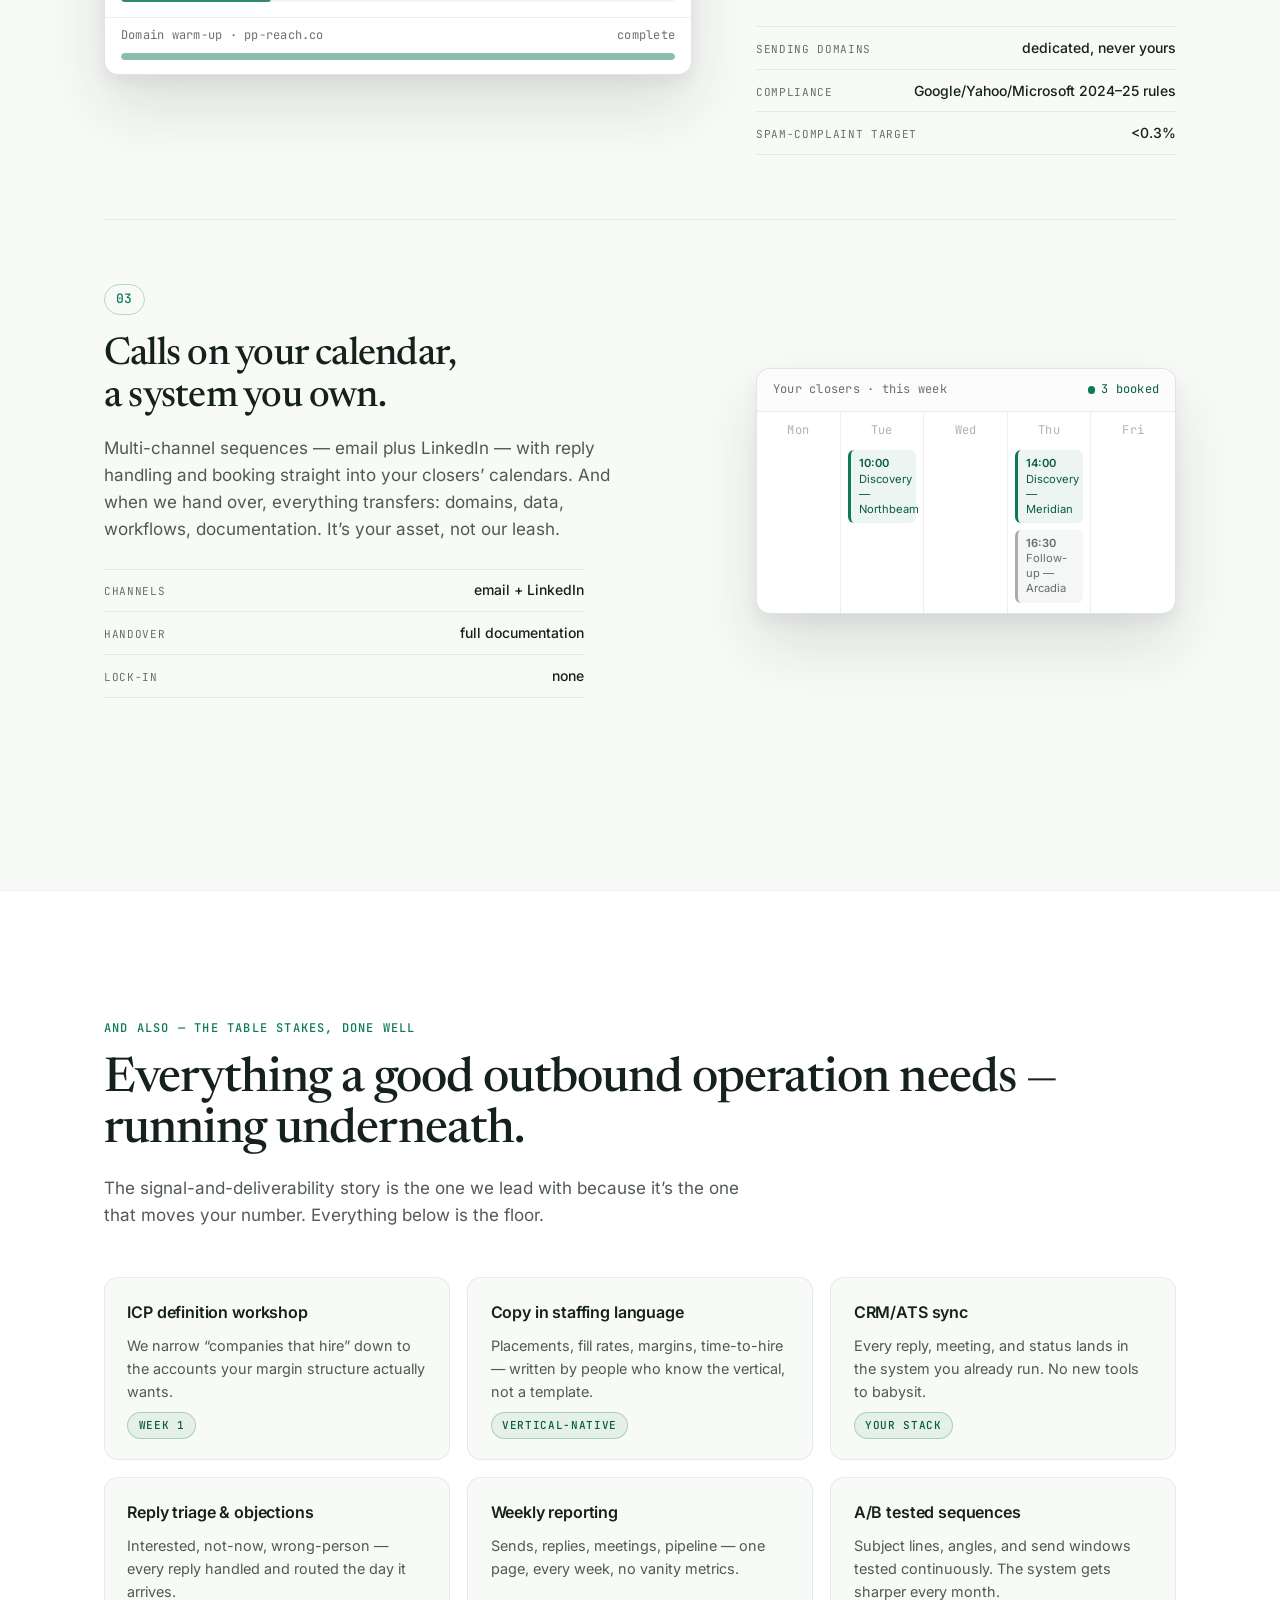
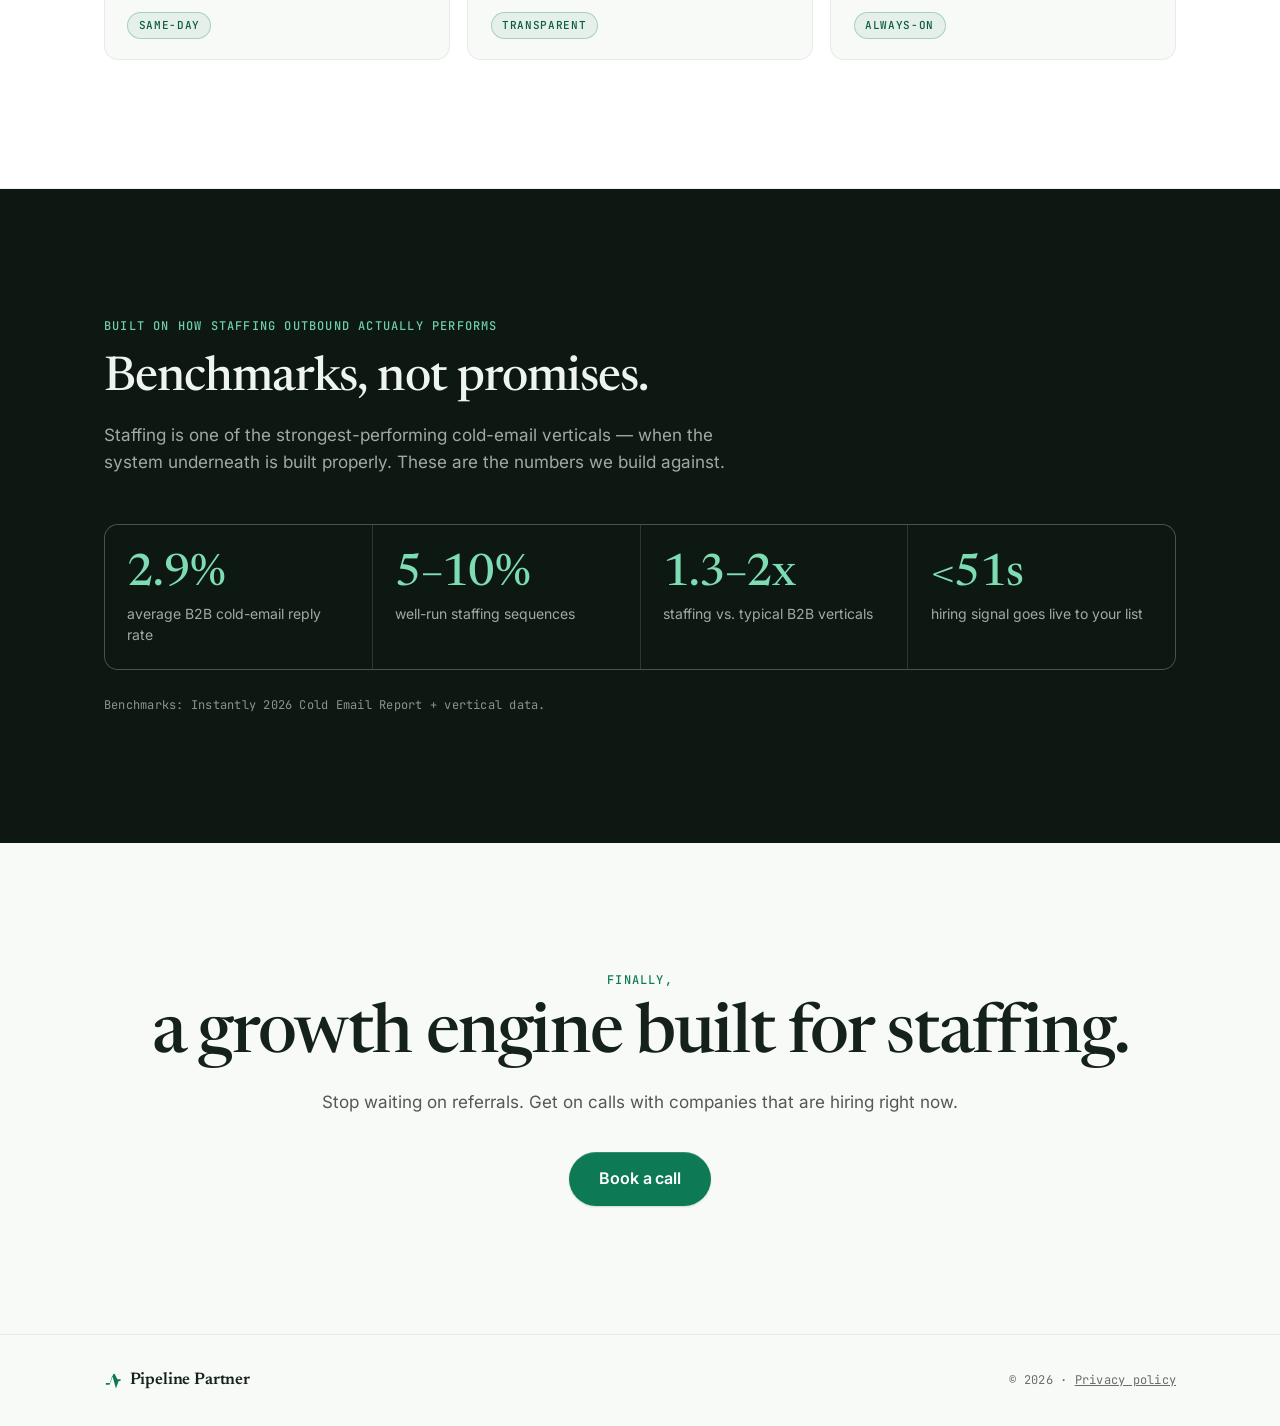
==== commit c1d519e6: "Frame stats as benchmarks, mark scenario as illustrative No track record exists yet for this offer, " ====
--- a/staffing/index.html
+++ b/staffing/index.html
@@ -59,6 +59,7 @@
             <span class="hero-stat-note">typical staffing deal, first call to signed client</span>
           </div>
         </div>
+        <p class="stats-caption mono reveal">Industry benchmark ranges — what to expect from a well-built system, not guaranteed results.</p>
 
         <h1 class="display reveal">Your recruiters fill roles.<br>We fill your pipeline.</h1>
 
@@ -185,6 +186,7 @@
             </div>
           </article>
         </div>
+        <p class="compare-note mono reveal">Illustrative scenario — the pattern the system exists to produce, not a client case study.</p>
       </div>
     </section>
 
--- a/staffing/css/style.css
+++ b/staffing/css/style.css
@@ -245,8 +245,13 @@
   border-radius: var(--r-card);
   overflow: hidden;
   max-width: 46rem;
+  margin-bottom: 0.9rem;
+  box-shadow: var(--shadow-card);
+}
+.stats-caption {
+  color: var(--ink-subtle);
+  font-size: 0.6875rem;
   margin-bottom: 3rem;
-  box-shadow: var(--shadow-card);
 }
 .hero-stat {
   background: var(--paper-raised);
@@ -358,6 +363,13 @@
   background: var(--red);
 }
 .case-with .case-points li::before { background: var(--accent); }
+
+.compare-note {
+  margin-top: 1.4rem;
+  text-align: center;
+  color: var(--ink-subtle);
+  font-size: 0.6875rem;
+}
 
 /* --- mail mockup --- */
 .mail {
